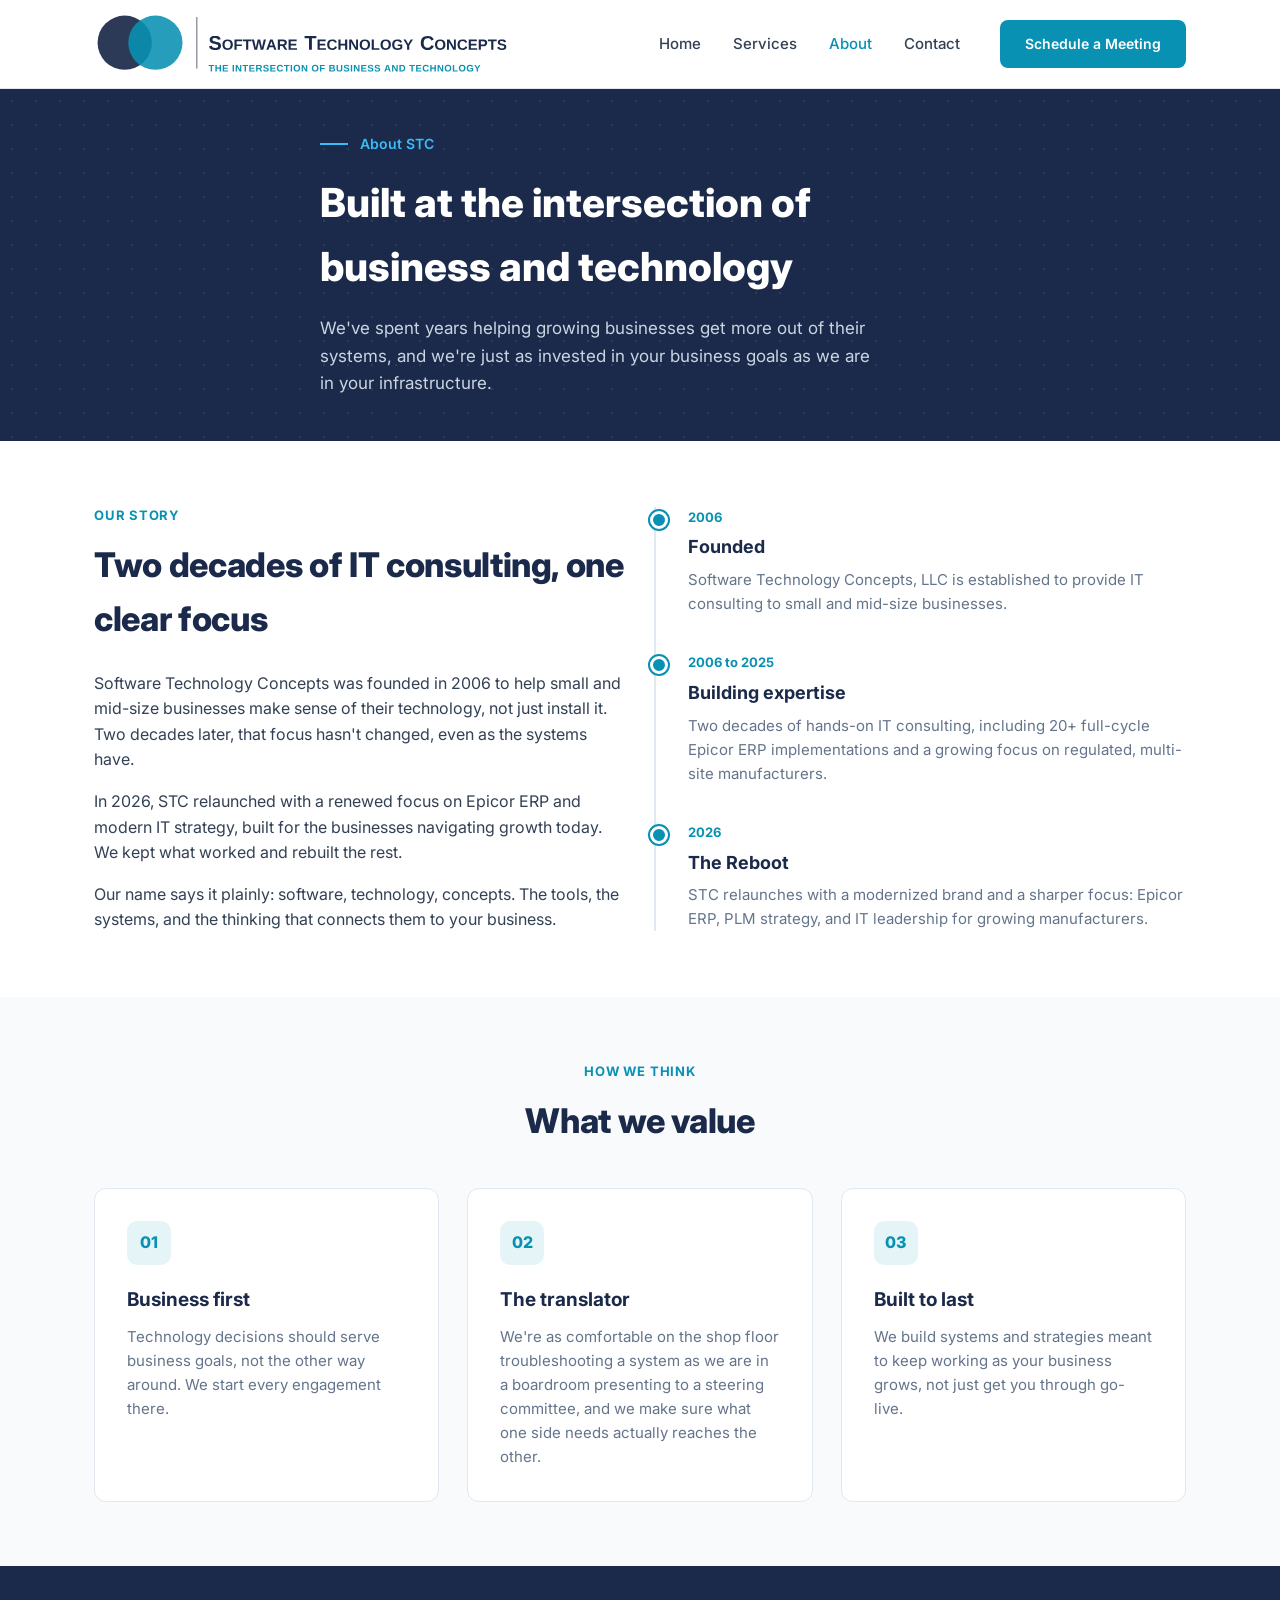
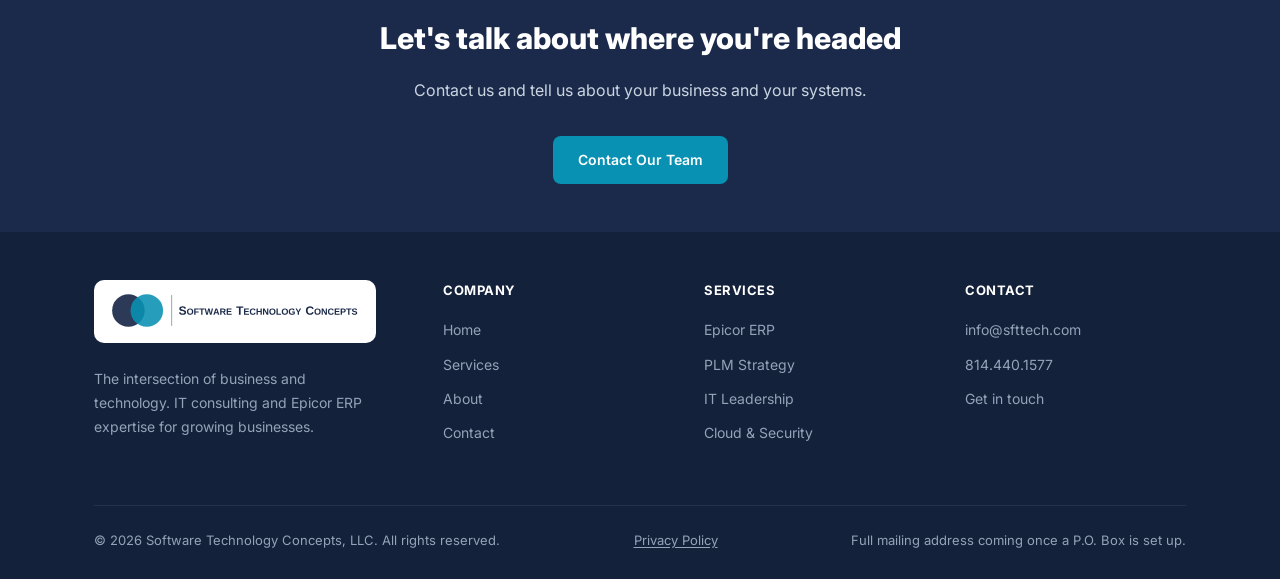
==== about.html @ c8076a92 "Add privacy policy, custom domain setup, SEO tags, image compression" ====
<!DOCTYPE html>
<html lang="en">
<head>
<meta charset="UTF-8">
<meta name="viewport" content="width=device-width, initial-scale=1.0">
<title>About | Software Technology Concepts</title>
<meta name="description" content="Software Technology Concepts is an IT consulting and Epicor ERP firm built at the intersection of business and technology.">
<meta property="og:type" content="website">
<meta property="og:title" content="About | Software Technology Concepts">
<meta property="og:description" content="Software Technology Concepts is an IT consulting and Epicor ERP firm built at the intersection of business and technology.">
<meta property="og:url" content="https://sfttech.com/about.html">
<meta property="og:image" content="https://sfttech.com/assets/img/hero-1.jpg">
<meta name="twitter:card" content="summary_large_image">
<meta name="twitter:title" content="About | Software Technology Concepts">
<meta name="twitter:description" content="Software Technology Concepts is an IT consulting and Epicor ERP firm built at the intersection of business and technology.">
<meta name="twitter:image" content="https://sfttech.com/assets/img/hero-1.jpg">
<link rel="icon" type="image/png" href="assets/img/favicon.png">
<link rel="preconnect" href="https://fonts.googleapis.com">
<link rel="preconnect" href="https://fonts.gstatic.com" crossorigin>
<link href="https://fonts.googleapis.com/css2?family=Inter:wght@400;500;600;700;800&display=swap" rel="stylesheet">
<link rel="stylesheet" href="assets/css/style.css?v=15">
</head>
<body>

<header class="site-header">
  <div class="container">
    <a href="index.html" class="logo-link">
      <img src="assets/img/logo.svg" alt="Software Technology Concepts">
    </a>
    <nav class="main-nav">
      <ul>
        <li><a href="index.html">Home</a></li>
        <li><a href="services.html">Services</a></li>
        <li><a href="about.html" class="active">About</a></li>
        <li><a href="contact.html">Contact</a></li>
      </ul>
      <a href="contact.html" class="btn btn-primary">Schedule a Meeting</a>
    </nav>
    <button class="nav-toggle" aria-label="Toggle menu">
      <span></span><span></span><span></span>
    </button>
  </div>
</header>

<section class="page-hero">
  <div class="container">
    <div class="eyebrow">About STC</div>
    <h1>Built at the intersection of business and technology</h1>
    <p>We've spent years helping growing businesses get more out of their systems, and we're just as invested in your business goals as we are in your infrastructure.</p>
  </div>
</section>

<section>
  <div class="container">
    <div class="grid grid-2" style="align-items:center;">
      <div>
        <div class="section-header" style="margin-bottom:24px;">
          <div class="eyebrow">Our story</div>
          <h2>Two decades of IT consulting, one clear focus</h2>
        </div>
        <p style="margin-bottom:16px;">Software Technology Concepts was founded in 2006 to help small and mid-size businesses make sense of their technology, not just install it. Two decades later, that focus hasn't changed, even as the systems have.</p>
        <p style="margin-bottom:16px;">In 2026, STC relaunched with a renewed focus on Epicor ERP and modern IT strategy, built for the businesses navigating growth today. We kept what worked and rebuilt the rest.</p>
        <p>Our name says it plainly: software, technology, concepts. The tools, the systems, and the thinking that connects them to your business.</p>
      </div>
      <div class="timeline">
        <div class="timeline-item">
          <div class="year">2006</div>
          <h3>Founded</h3>
          <p>Software Technology Concepts, LLC is established to provide IT consulting to small and mid-size businesses.</p>
        </div>
        <div class="timeline-item">
          <div class="year">2006 to 2025</div>
          <h3>Building expertise</h3>
          <p>Two decades of hands-on IT consulting, including 20+ full-cycle Epicor ERP implementations and a growing focus on regulated, multi-site manufacturers.</p>
        </div>
        <div class="timeline-item">
          <div class="year">2026</div>
          <h3>The Reboot</h3>
          <p>STC relaunches with a modernized brand and a sharper focus: Epicor ERP, PLM strategy, and IT leadership for growing manufacturers.</p>
        </div>
      </div>
    </div>
  </div>
</section>

<section class="section-alt">
  <div class="container">
    <div class="section-header centered" style="margin-left:auto;margin-right:auto;">
      <div class="eyebrow">How we think</div>
      <h2>What we value</h2>
    </div>
    <div class="grid grid-3">
      <div class="card">
        <div class="icon-dot">01</div>
        <h3>Business first</h3>
        <p>Technology decisions should serve business goals, not the other way around. We start every engagement there.</p>
      </div>
      <div class="card">
        <div class="icon-dot">02</div>
        <h3>The translator</h3>
        <p>We're as comfortable on the shop floor troubleshooting a system as we are in a boardroom presenting to a steering committee, and we make sure what one side needs actually reaches the other.</p>
      </div>
      <div class="card">
        <div class="icon-dot">03</div>
        <h3>Built to last</h3>
        <p>We build systems and strategies meant to keep working as your business grows, not just get you through go-live.</p>
      </div>
    </div>
  </div>
</section>

<div class="cta-band">
  <div class="container">
    <h2>Let's talk about where you're headed</h2>
    <p>Contact us and tell us about your business and your systems.</p>
    <div class="cta-row">
      <a href="contact.html" class="btn btn-primary">Contact Our Team</a>
    </div>
  </div>
</div>

<footer class="site-footer">
  <div class="container">
    <div class="footer-top">
      <div>
        <div class="footer-logo-badge">
          <img src="assets/img/logo-notagline.svg" alt="Software Technology Concepts">
        </div>
        <p>The intersection of business and technology. IT consulting and Epicor ERP expertise for growing businesses.</p>
      </div>
      <div class="footer-col">
        <h4>Company</h4>
        <ul>
          <li><a href="index.html">Home</a></li>
          <li><a href="services.html">Services</a></li>
          <li><a href="about.html">About</a></li>
          <li><a href="contact.html">Contact</a></li>
        </ul>
      </div>
      <div class="footer-col">
        <h4>Services</h4>
        <ul>
          <li><a href="services.html">Epicor ERP</a></li>
          <li><a href="services.html">PLM Strategy</a></li>
          <li><a href="services.html">IT Leadership</a></li>
          <li><a href="services.html">Cloud &amp; Security</a></li>
        </ul>
      </div>
      <div class="footer-col">
        <h4>Contact</h4>
        <ul>
          <li>info@sfttech.com</li>
          <li>814.440.1577</li>
          <li><a href="contact.html">Get in touch</a></li>
        </ul>
      </div>
    </div>
    <div class="footer-bottom">
      <span>&copy; 2026 Software Technology Concepts, LLC. All rights reserved.</span>
      <span><a href="privacy.html">Privacy Policy</a></span>
      <span>Full mailing address coming once a P.O. Box is set up.</span>
    </div>
  </div>
</footer>

<script src="assets/js/main.js"></script>
</body>
</html>
---- assets/css/style.css ----
:root {
  --navy: #1B2A4A;
  --navy-dark: #14213a;
  --teal: #0891B2;
  --teal-light: #38BDF8;
  --gray-50: #F8FAFC;
  --gray-100: #F1F5F9;
  --gray-200: #E2E8F0;
  --gray-500: #64748B;
  --gray-700: #334155;
  --white: #FFFFFF;
  --radius: 8px;
  --max-width: 1140px;
  --shadow: 0 1px 2px rgba(15, 23, 42, 0.06), 0 1px 3px rgba(15, 23, 42, 0.08);
}

* { box-sizing: border-box; margin: 0; padding: 0; }

html { scroll-behavior: smooth; }

body {
  font-family: 'Inter', -apple-system, BlinkMacSystemFont, 'Segoe UI', Helvetica, Arial, sans-serif;
  color: var(--gray-700);
  background: var(--white);
  line-height: 1.6;
  -webkit-font-smoothing: antialiased;
}

img { max-width: 100%; display: block; }
a { color: inherit; text-decoration: none; }
ul { list-style: none; }

.container {
  max-width: var(--max-width);
  margin: 0 auto;
  padding: 0 24px;
}

/* ---- Header ---- */
.site-header {
  position: sticky;
  top: 0;
  z-index: 50;
  background: var(--white);
  border-bottom: 1px solid var(--gray-200);
}

.site-header .container {
  display: flex;
  align-items: center;
  justify-content: space-between;
  height: 88px;
}

.logo-link img { height: 65px; width: auto; }

.main-nav { display: flex; align-items: center; gap: 40px; }

.main-nav ul { display: flex; gap: 32px; }

.main-nav a:not(.btn) {
  font-size: 15px;
  font-weight: 500;
  color: var(--gray-700);
  transition: color 0.15s ease;
}

.main-nav a:not(.btn):hover, .main-nav a.active { color: var(--teal); }

.btn {
  display: inline-block;
  font-weight: 600;
  font-size: 14px;
  padding: 12px 24px;
  border-radius: var(--radius);
  transition: all 0.15s ease;
  border: 1.5px solid transparent;
  cursor: pointer;
  white-space: nowrap;
}

.btn-primary { background: var(--teal); color: var(--white); }
.btn-primary:hover { background: #077390; }

.btn-outline-dark { border-color: var(--navy); color: var(--navy); background: transparent; }
.btn-outline-dark:hover { background: var(--navy); color: var(--white); }

.btn-outline-light { border-color: rgba(255,255,255,0.4); color: var(--white); background: transparent; }
.btn-outline-light:hover { background: rgba(255,255,255,0.1); border-color: var(--white); }

.nav-toggle {
  display: none;
  background: none;
  border: none;
  cursor: pointer;
  padding: 8px;
}
.nav-toggle span {
  display: block;
  width: 22px;
  height: 2px;
  background: var(--navy);
  margin: 4px 0;
}

/* ---- Hero ---- */
.hero {
  background-color: var(--navy);
  background-image: radial-gradient(circle, rgba(255,255,255,0.09) 1px, transparent 1px);
  background-size: 24px 24px;
  padding: 72px 0 64px;
  position: relative;
}

.hero .eyebrow {
  display: flex;
  align-items: center;
  gap: 12px;
  color: var(--teal-light);
  font-size: 14px;
  font-weight: 600;
  letter-spacing: 0.02em;
  margin-bottom: 20px;
}
.hero .eyebrow::before {
  content: "";
  display: block;
  width: 28px;
  height: 1.5px;
  background: var(--teal-light);
}

.hero h1 {
  font-size: 52px;
  line-height: 1.1;
  font-weight: 800;
  color: var(--white);
  max-width: 720px;
  margin-bottom: 24px;
  letter-spacing: -0.01em;
}
.hero h1 .accent { color: var(--teal-light); display: block; }

.hero p {
  font-size: 18px;
  color: #CBD5E1;
  max-width: 560px;
  margin-bottom: 36px;
}

.hero .cta-row { display: flex; gap: 16px; flex-wrap: wrap; }
.hero .btn { padding: 14px 28px; font-size: 15px; }

/* ---- Hero graphic + News box ---- */
.hero-grid {
  display: grid;
  grid-template-columns: 1fr 0.49fr;
  gap: 48px;
  align-items: center;
}
.hero-graphic { position: relative; }
.hero-graphic-stack {
  position: relative;
  width: 100%;
  height: 330px;
  border-radius: 14px;
  overflow: hidden;
  background-color: var(--navy-dark);
  box-shadow: 0 20px 48px rgba(15,23,42,0.35);
}
.hero-graphic-img {
  position: absolute;
  inset: 0;
  background-color: var(--navy-dark);
  background-size: cover;
  background-position: center;
  opacity: 0;
  transition: opacity 0.8s ease;
}
.hero-graphic-img.active { opacity: 1; }
@media (prefers-reduced-motion: reduce) {
  .hero-graphic-img { transition: none; }
}
.news-box {
  position: absolute;
  left: -24px;
  bottom: -24px;
  width: 270px;
  background: var(--navy-dark);
  border: 1.5px solid rgba(255,255,255,0.4);
  border-radius: 11px;
  padding: 20px 22px;
  box-shadow: 0 12px 32px rgba(15,23,42,0.4);
}
.news-label {
  display: inline-block;
  font-size: 10px;
  font-weight: 700;
  letter-spacing: 0.07em;
  text-transform: uppercase;
  color: var(--teal-light);
  border: 1px solid var(--teal-light);
  border-radius: 999px;
  padding: 3px 10px;
  margin-bottom: 11px;
}
.news-rotator { position: relative; min-height: 56px; }
.news-item {
  position: absolute;
  inset: 0;
  color: var(--white);
  font-size: 14px;
  font-weight: 600;
  line-height: 1.45;
  opacity: 0;
  transition: opacity 0.5s ease;
}
.news-item.active { opacity: 1; }
@media (prefers-reduced-motion: reduce) {
  .news-item { transition: none; }
}
@media (max-width: 900px) {
  .hero-grid { grid-template-columns: 1fr; gap: 40px; }
  .hero-graphic-stack { height: 240px; }
  .news-box { left: 0; bottom: -20px; width: calc(100% - 40px); }
}

/* ---- Sections ---- */
section { padding: 64px 0; }
.section-alt { background: var(--gray-50); }

.section-header { max-width: 640px; margin-bottom: 40px; }
.section-header .eyebrow {
  color: var(--teal);
  font-weight: 700;
  font-size: 13px;
  letter-spacing: 0.06em;
  text-transform: uppercase;
  margin-bottom: 12px;
}
.section-header h2 {
  font-size: 34px;
  font-weight: 800;
  color: var(--navy);
  letter-spacing: -0.01em;
}
.section-header p { margin-top: 16px; font-size: 17px; color: var(--gray-500); }
.section-header.centered { margin-left: auto; margin-right: auto; text-align: center; }

/* ---- Cards / Grid ---- */
.grid { display: grid; gap: 28px; }
.grid-3 { grid-template-columns: repeat(3, 1fr); }
.grid-2 { grid-template-columns: repeat(2, 1fr); }

.card {
  background: var(--white);
  border: 1px solid var(--gray-200);
  border-radius: 12px;
  padding: 32px;
  transition: box-shadow 0.15s ease, transform 0.15s ease;
}
.card:hover { box-shadow: var(--shadow); transform: translateY(-2px); }

.card .icon-dot {
  width: 44px;
  height: 44px;
  border-radius: 10px;
  background: rgba(8,145,178,0.1);
  display: flex;
  align-items: center;
  justify-content: center;
  color: var(--teal);
  font-weight: 800;
  font-size: 16px;
  margin-bottom: 20px;
}

.card h3 { font-size: 19px; font-weight: 700; color: var(--navy); margin-bottom: 10px; }
.card p { font-size: 15px; color: var(--gray-500); }

/* ---- Stats ---- */
.stats { display: flex; gap: 48px; flex-wrap: wrap; }
.stat .num { font-size: 36px; font-weight: 800; color: var(--navy); }
.stat .label { font-size: 14px; color: var(--gray-500); margin-top: 4px; }

/* ---- CTA band ---- */
.cta-band {
  background: var(--navy);
  padding: 48px 0;
  text-align: center;
}
.cta-band h2 { color: var(--white); font-size: 30px; font-weight: 800; margin-bottom: 16px; }
.cta-band p { color: #CBD5E1; font-size: 16px; margin-bottom: 32px; }
.cta-band .cta-row { display: flex; gap: 16px; justify-content: center; flex-wrap: wrap; }

/* ---- Footer ---- */
.site-footer { background: var(--navy-dark); color: #94A3B8; padding: 48px 0 28px; }
.footer-top {
  display: grid;
  grid-template-columns: 1.4fr 1fr 1fr 1fr;
  gap: 40px;
  padding-bottom: 48px;
  border-bottom: 1px solid rgba(255,255,255,0.08);
}
.footer-logo-badge {
  display: inline-block;
  background: var(--white);
  padding: 12px 16px;
  border-radius: 10px;
  margin-bottom: 16px;
}
.footer-logo-badge img { height: 39px; display: block; }
.footer-top p { font-size: 14px; line-height: 1.7; max-width: 280px; }
.footer-col h4 { color: var(--white); font-size: 13px; font-weight: 700; letter-spacing: 0.04em; text-transform: uppercase; margin-bottom: 18px; }
.footer-col li { margin-bottom: 12px; font-size: 14px; }
.footer-col a:hover { color: var(--white); }
.footer-bottom { padding-top: 24px; font-size: 13px; display: flex; justify-content: space-between; flex-wrap: wrap; gap: 12px; }
.footer-bottom a { text-decoration: underline; text-underline-offset: 2px; }
.footer-bottom a:hover { color: var(--white); }

/* ---- Page hero (inner pages) ---- */
.page-hero {
  background-color: var(--navy);
  background-image: radial-gradient(circle, rgba(255,255,255,0.09) 1px, transparent 1px);
  background-size: 24px 24px;
  padding: 44px 0;
  min-height: 220px;
  display: flex;
  align-items: center;
}
.page-hero .eyebrow {
  color: var(--teal-light); font-size: 14px; font-weight: 600; margin-bottom: 16px;
  display: flex; align-items: center; gap: 12px;
}
.page-hero .eyebrow::before { content: ""; display: block; width: 28px; height: 1.5px; background: var(--teal-light); }
.page-hero h1 { color: var(--white); font-size: 40px; font-weight: 800; max-width: 640px; }
.page-hero p { color: #CBD5E1; font-size: 17px; margin-top: 16px; max-width: 560px; }

/* ---- Booking page ---- */
.booking-section { padding: 40px 0 64px; }
.booking-frame {
  width: 100%;
  max-width: var(--max-width);
  margin: 0 auto;
  padding: 0 24px;
}
.booking-frame iframe {
  width: 100%;
  height: 900px;
  border: 0;
  display: block;
}
@media (max-width: 720px) {
  .booking-frame iframe { height: 1100px; }
}

/* ---- Forms ---- */
.form-grid { display: grid; grid-template-columns: 1fr 1fr; gap: 20px; }
.form-field { display: flex; flex-direction: column; gap: 8px; margin-bottom: 20px; }
.form-field.full { grid-column: 1 / -1; }
.form-field label { font-size: 14px; font-weight: 600; color: var(--navy); }
.form-field input, .form-field textarea {
  border: 1.5px solid var(--gray-200);
  border-radius: var(--radius);
  padding: 12px 14px;
  font-size: 15px;
  font-family: inherit;
  color: var(--gray-700);
}
.form-field input:focus, .form-field textarea:focus {
  outline: none;
  border-color: var(--teal);
}
.form-note { font-size: 13px; color: var(--gray-500); margin-top: 8px; }

/* ---- Multiselect ---- */
.multiselect { position: relative; }
.multiselect-trigger {
  width: 100%;
  display: flex;
  align-items: center;
  justify-content: space-between;
  border: 1.5px solid var(--gray-200);
  border-radius: var(--radius);
  padding: 12px 14px;
  font-size: 15px;
  font-family: inherit;
  color: var(--gray-500);
  background: var(--white);
  cursor: pointer;
  text-align: left;
}
.multiselect-trigger:focus { outline: none; border-color: var(--teal); }
.multiselect.open .multiselect-trigger { border-color: var(--teal); }
.multiselect-trigger.has-selection { color: var(--gray-700); }
.multiselect-placeholder {
  overflow: hidden;
  text-overflow: ellipsis;
  white-space: nowrap;
}
.multiselect-caret {
  width: 18px;
  height: 18px;
  flex-shrink: 0;
  margin-left: 8px;
  color: var(--gray-500);
  transition: transform 0.15s ease;
}
.multiselect.open .multiselect-caret { transform: rotate(180deg); }
.multiselect-panel {
  display: none;
  position: absolute;
  top: calc(100% + 6px);
  left: 0;
  right: 0;
  background: var(--white);
  border: 1.5px solid var(--gray-200);
  border-radius: var(--radius);
  box-shadow: var(--shadow);
  padding: 8px;
  max-height: 280px;
  overflow-y: auto;
  z-index: 20;
}
.multiselect.open .multiselect-panel { display: block; }
.multiselect-option {
  display: flex;
  align-items: center;
  gap: 10px;
  padding: 10px;
  border-radius: 6px;
  font-size: 14px;
  color: var(--gray-700);
  cursor: pointer;
}
.multiselect-option:hover { background: var(--gray-50); }
.multiselect-option input {
  accent-color: var(--teal);
  width: 16px;
  height: 16px;
  flex-shrink: 0;
}

.contact-side { display: flex; flex-direction: column; gap: 16px; }
.contact-info-card {
  background: var(--gray-50);
  border: 1px solid var(--gray-200);
  border-radius: 12px;
  padding: 22px;
}
.contact-info-card .item-row { display: flex; gap: 20px; margin-bottom: 14px; }
.contact-info-card .item-row .item { margin-bottom: 0; flex: 1; min-width: 0; }
.contact-info-card .item { display: flex; gap: 14px; margin-bottom: 14px; }
.contact-info-card .item:last-child { margin-bottom: 0; }
.contact-info-card .item .label { font-size: 13px; font-weight: 700; color: var(--teal); text-transform: uppercase; letter-spacing: 0.04em; margin-bottom: 4px; }
.contact-info-card .item .value { font-size: 15px; color: var(--navy); font-weight: 500; }
.map-embed {
  margin-top: 14px;
  border-radius: 8px;
  overflow: hidden;
  border: 1px solid var(--gray-200);
}
.map-embed iframe {
  width: 100%;
  height: 130px;
  border: 0;
  display: block;
}

.booking-cta-card {
  background: linear-gradient(135deg, var(--navy), var(--navy-dark));
  border-radius: 12px;
  padding: 22px;
}
.booking-cta-card .label {
  font-size: 13px;
  font-weight: 700;
  color: var(--teal-light);
  text-transform: uppercase;
  letter-spacing: 0.04em;
  margin-bottom: 6px;
}
.booking-cta-card h3 { color: var(--white); font-size: 18px; font-weight: 800; margin-bottom: 6px; }
.booking-cta-card p { color: rgba(255,255,255,0.75); font-size: 14px; line-height: 1.5; margin-bottom: 14px; }

/* ---- Timeline (about) ---- */
.timeline { border-left: 2px solid var(--gray-200); padding-left: 32px; display: flex; flex-direction: column; gap: 36px; }
.timeline-item { position: relative; }
.timeline-item::before {
  content: "";
  position: absolute;
  left: -38px;
  top: 4px;
  width: 12px;
  height: 12px;
  border-radius: 50%;
  background: var(--teal);
  border: 3px solid var(--white);
  box-shadow: 0 0 0 2px var(--teal);
}
.timeline-item .year { font-size: 13px; font-weight: 700; color: var(--teal); margin-bottom: 6px; }
.timeline-item h3 { font-size: 18px; font-weight: 700; color: var(--navy); margin-bottom: 6px; }
.timeline-item p { font-size: 15px; color: var(--gray-500); }

@media (max-width: 900px) {
  .hero h1 { font-size: 38px; }
  .grid-3 { grid-template-columns: 1fr 1fr; }
  .footer-top { grid-template-columns: 1fr 1fr; }
  .form-grid { grid-template-columns: 1fr; }
}

@media (max-width: 1024px) {
  .site-header .container { height: 59px; }
  .logo-link img { height: 37px; width: auto; }
  .main-nav ul, .main-nav .btn { display: none; }
  .nav-toggle { display: block; }
  .main-nav.open ul {
    display: flex;
    flex-direction: column;
    position: absolute;
    top: 59px;
    left: 0;
    right: 0;
    background: var(--white);
    padding: 24px;
    gap: 20px;
    border-bottom: 1px solid var(--gray-200);
  }
  .main-nav.open .btn { display: inline-block; margin: 16px 24px 0; }
}

@media (max-width: 480px) {
  .contact-info-card .item-row { flex-direction: column; gap: 24px; }
}

@media (max-width: 720px) {
  .grid-3, .grid-2 { grid-template-columns: 1fr; }
  .footer-top { grid-template-columns: 1fr; }
  .stats { gap: 28px; }
  .hero h1 { font-size: 32px; }
  .page-hero h1 { font-size: 30px; }
}
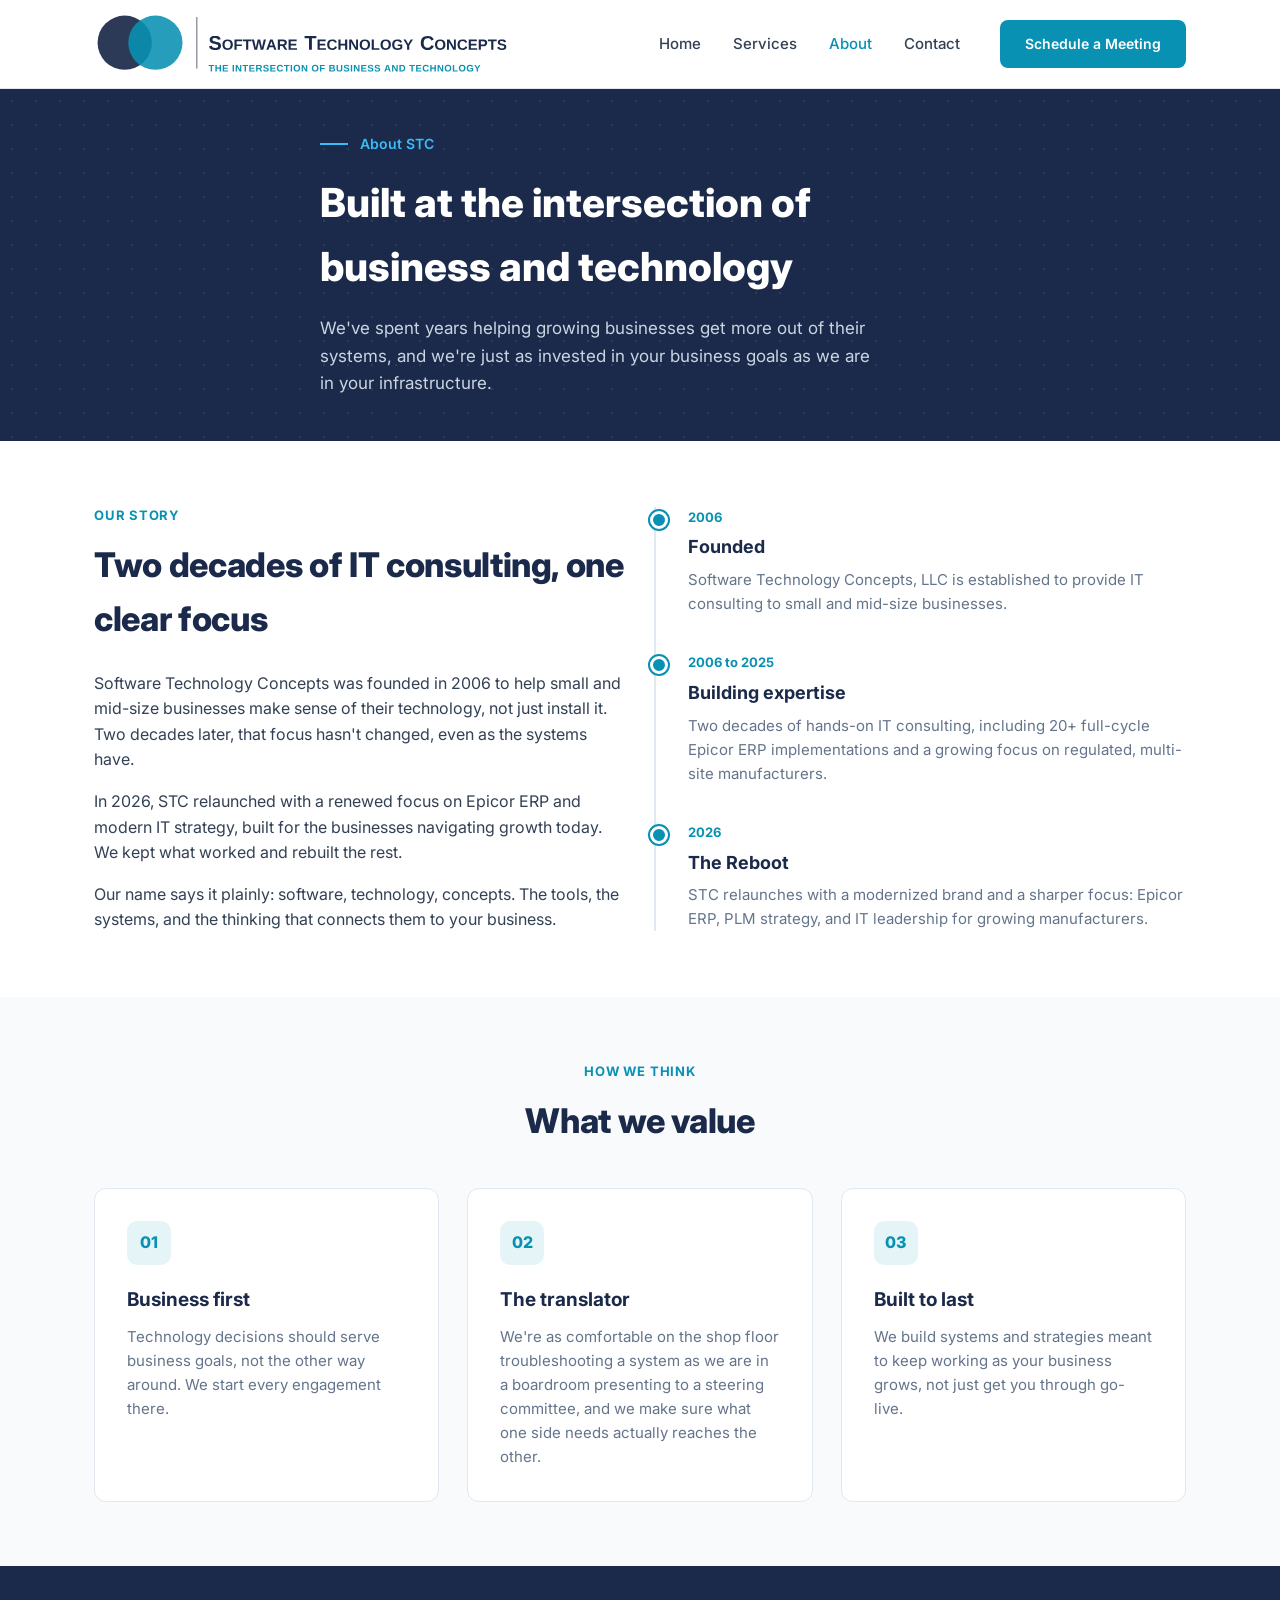
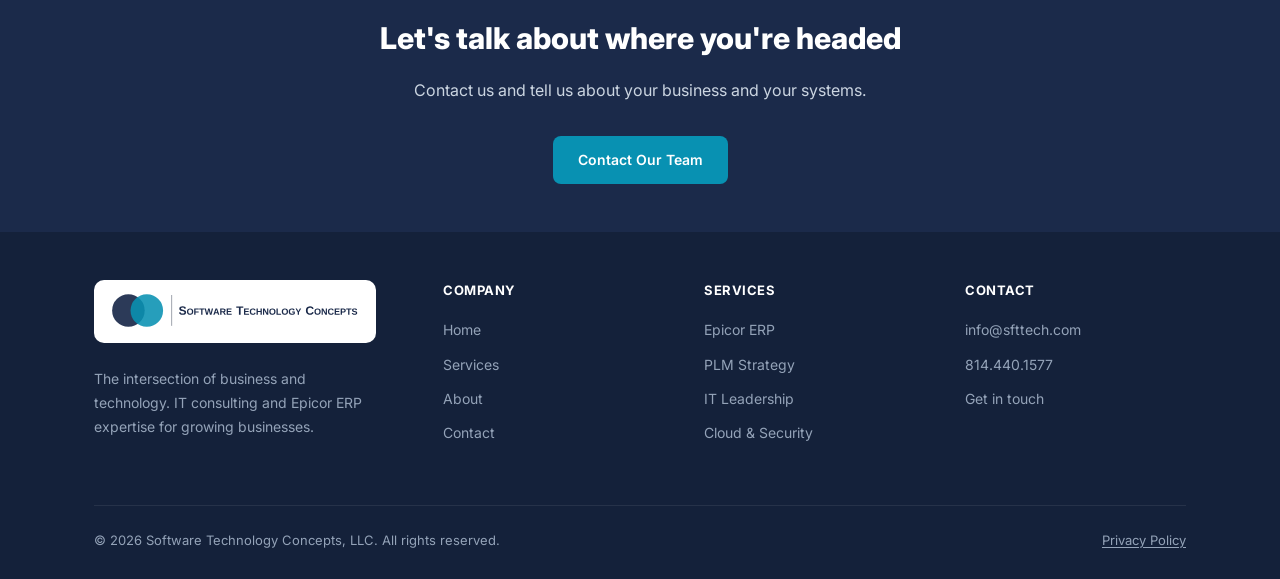
==== commit 395a2857: "Review fixes: mobile menu, booking CTA, phone field, favicon, copy, links, lazy hero, structured dat" ====
--- a/about.html
+++ b/about.html
@@ -14,11 +14,14 @@
 <meta name="twitter:title" content="About | Software Technology Concepts">
 <meta name="twitter:description" content="Software Technology Concepts is an IT consulting and Epicor ERP firm built at the intersection of business and technology.">
 <meta name="twitter:image" content="https://sfttech.com/assets/img/hero-1.jpg">
-<link rel="icon" type="image/png" href="assets/img/favicon.png">
+<link rel="canonical" href="https://sfttech.com/about.html">
+<link rel="icon" type="image/svg+xml" href="assets/img/icon.svg">
+<link rel="icon" type="image/png" sizes="48x48" href="assets/img/favicon.png">
+<link rel="apple-touch-icon" sizes="180x180" href="assets/img/apple-touch-icon.png">
 <link rel="preconnect" href="https://fonts.googleapis.com">
 <link rel="preconnect" href="https://fonts.gstatic.com" crossorigin>
 <link href="https://fonts.googleapis.com/css2?family=Inter:wght@400;500;600;700;800&display=swap" rel="stylesheet">
-<link rel="stylesheet" href="assets/css/style.css?v=15">
+<link rel="stylesheet" href="assets/css/style.css?v=16">
 </head>
 <body>
 
@@ -27,16 +30,16 @@
     <a href="index.html" class="logo-link">
       <img src="assets/img/logo.svg" alt="Software Technology Concepts">
     </a>
-    <nav class="main-nav">
+    <nav class="main-nav" id="main-nav">
       <ul>
         <li><a href="index.html">Home</a></li>
         <li><a href="services.html">Services</a></li>
         <li><a href="about.html" class="active">About</a></li>
         <li><a href="contact.html">Contact</a></li>
       </ul>
-      <a href="contact.html" class="btn btn-primary">Schedule a Meeting</a>
+      <a href="booking.html" class="btn btn-primary">Schedule a Meeting</a>
     </nav>
-    <button class="nav-toggle" aria-label="Toggle menu">
+    <button class="nav-toggle" aria-label="Toggle menu" aria-expanded="false" aria-controls="main-nav">
       <span></span><span></span><span></span>
     </button>
   </div>
@@ -140,17 +143,17 @@
       <div class="footer-col">
         <h4>Services</h4>
         <ul>
-          <li><a href="services.html">Epicor ERP</a></li>
-          <li><a href="services.html">PLM Strategy</a></li>
-          <li><a href="services.html">IT Leadership</a></li>
-          <li><a href="services.html">Cloud &amp; Security</a></li>
+          <li><a href="services.html#epicor-erp">Epicor ERP</a></li>
+          <li><a href="services.html#plm-strategy">PLM Strategy</a></li>
+          <li><a href="services.html#it-leadership">IT Leadership</a></li>
+          <li><a href="services.html#cloud-security">Cloud &amp; Security</a></li>
         </ul>
       </div>
       <div class="footer-col">
         <h4>Contact</h4>
         <ul>
-          <li>info@sfttech.com</li>
-          <li>814.440.1577</li>
+          <li><a href="mailto:info@sfttech.com">info@sfttech.com</a></li>
+          <li><a href="tel:+18144401577">814.440.1577</a></li>
           <li><a href="contact.html">Get in touch</a></li>
         </ul>
       </div>
@@ -158,7 +161,6 @@
     <div class="footer-bottom">
       <span>&copy; 2026 Software Technology Concepts, LLC. All rights reserved.</span>
       <span><a href="privacy.html">Privacy Policy</a></span>
-      <span>Full mailing address coming once a P.O. Box is set up.</span>
     </div>
   </div>
 </footer>
--- a/assets/css/style.css
+++ b/assets/css/style.css
@@ -17,6 +17,7 @@
 * { box-sizing: border-box; margin: 0; padding: 0; }
 
 html { scroll-behavior: smooth; }
+[id] { scroll-margin-top: 100px; }
 
 body {
   font-family: 'Inter', -apple-system, BlinkMacSystemFont, 'Segoe UI', Helvetica, Arial, sans-serif;
@@ -454,6 +455,7 @@
 .contact-info-card .item:last-child { margin-bottom: 0; }
 .contact-info-card .item .label { font-size: 13px; font-weight: 700; color: var(--teal); text-transform: uppercase; letter-spacing: 0.04em; margin-bottom: 4px; }
 .contact-info-card .item .value { font-size: 15px; color: var(--navy); font-weight: 500; }
+.contact-info-card .item .value a:hover, .footer-col a:hover { text-decoration: underline; text-underline-offset: 2px; }
 .map-embed {
   margin-top: 14px;
   border-radius: 8px;
@@ -512,21 +514,26 @@
 @media (max-width: 1024px) {
   .site-header .container { height: 59px; }
   .logo-link img { height: 37px; width: auto; }
-  .main-nav ul, .main-nav .btn { display: none; }
   .nav-toggle { display: block; }
-  .main-nav.open ul {
+  /* On small screens the whole nav becomes a dropdown panel under the header. */
+  .main-nav { display: none; }
+  .main-nav.open {
     display: flex;
     flex-direction: column;
+    align-items: stretch;
+    gap: 0;
     position: absolute;
     top: 59px;
     left: 0;
     right: 0;
     background: var(--white);
-    padding: 24px;
-    gap: 20px;
+    padding: 8px 24px 24px;
     border-bottom: 1px solid var(--gray-200);
+    box-shadow: 0 12px 24px rgba(15,23,42,0.08);
   }
-  .main-nav.open .btn { display: inline-block; margin: 16px 24px 0; }
+  .main-nav.open ul { display: flex; flex-direction: column; gap: 0; }
+  .main-nav.open li a:not(.btn) { display: block; padding: 14px 0; border-bottom: 1px solid var(--gray-100); font-size: 16px; }
+  .main-nav.open .btn { display: block; text-align: center; margin-top: 20px; }
 }
 
 @media (max-width: 480px) {
@@ -540,3 +547,5 @@
   .hero h1 { font-size: 32px; }
   .page-hero h1 { font-size: 30px; }
 }
+
+.form-field label .optional { font-weight: 400; color: var(--gray-500); }
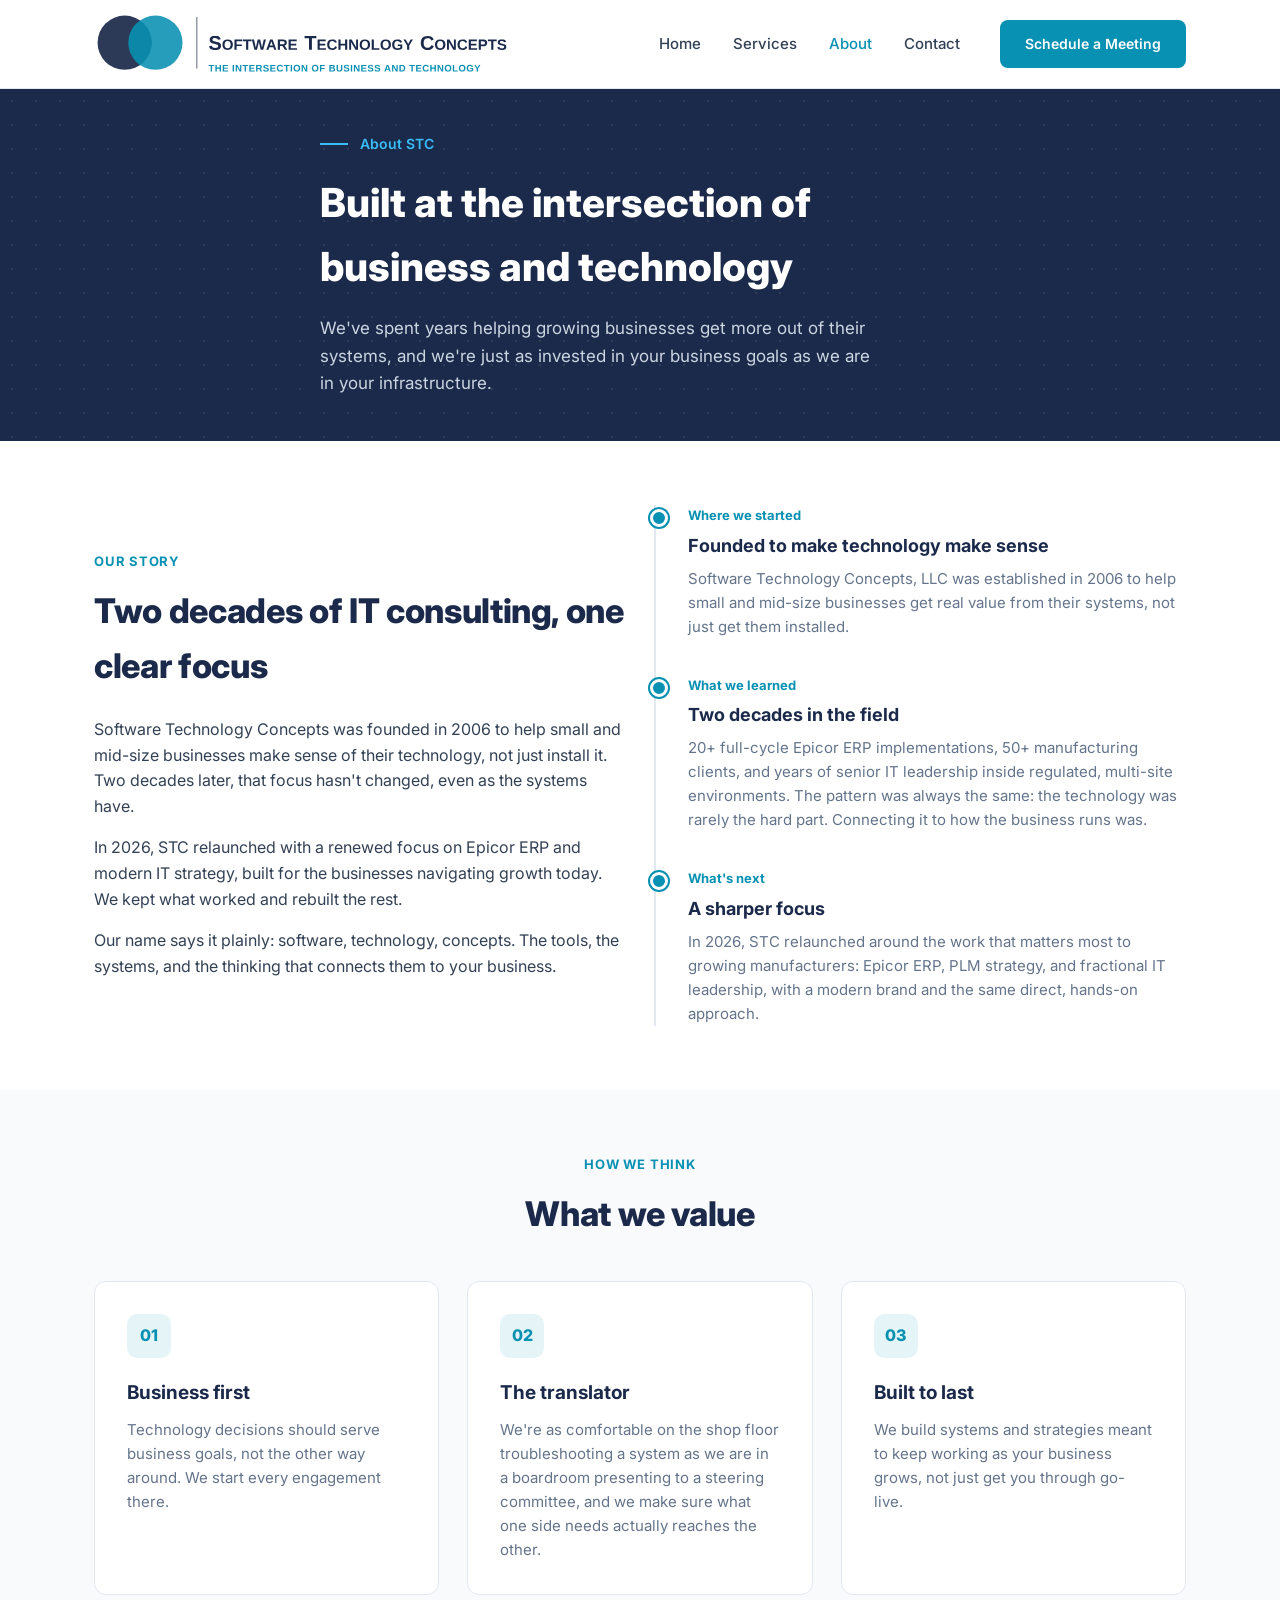
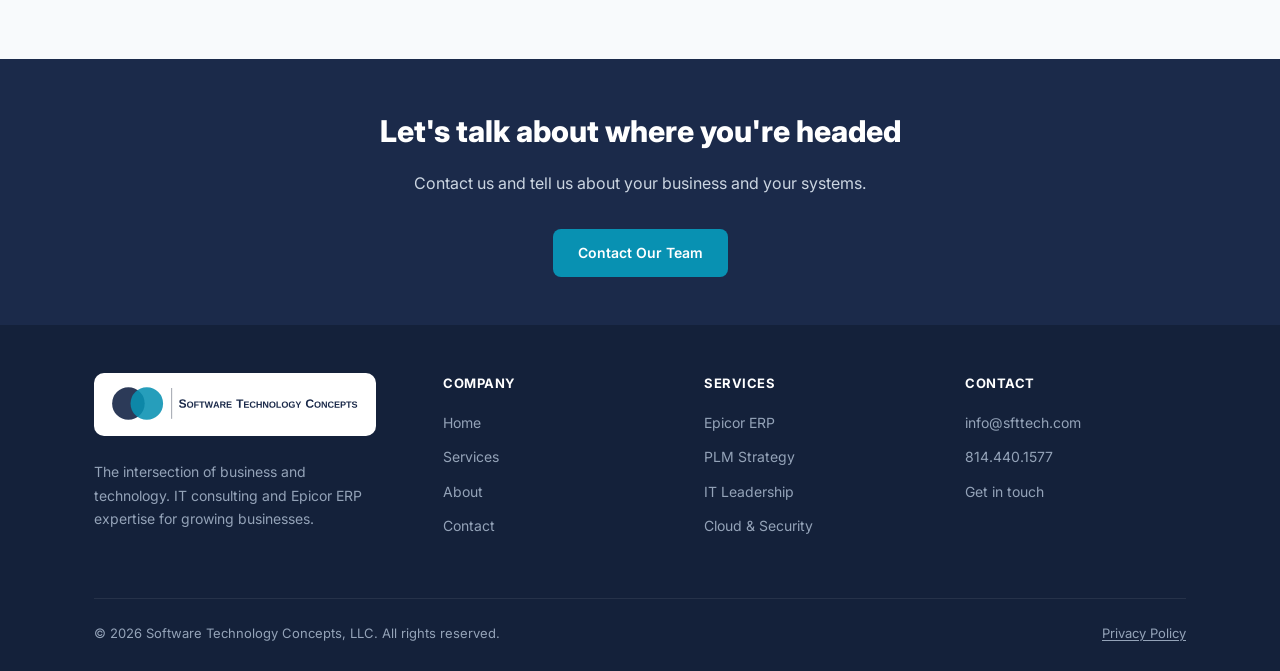
==== commit 8fd73064: "About: three-phase story instead of dated timeline; Contact: availability promise instead of hours" ====
--- a/about.html
+++ b/about.html
@@ -67,19 +67,19 @@
       </div>
       <div class="timeline">
         <div class="timeline-item">
-          <div class="year">2006</div>
-          <h3>Founded</h3>
-          <p>Software Technology Concepts, LLC is established to provide IT consulting to small and mid-size businesses.</p>
+          <div class="year">Where we started</div>
+          <h3>Founded to make technology make sense</h3>
+          <p>Software Technology Concepts, LLC was established in 2006 to help small and mid-size businesses get real value from their systems, not just get them installed.</p>
         </div>
         <div class="timeline-item">
-          <div class="year">2006 to 2025</div>
-          <h3>Building expertise</h3>
-          <p>Two decades of hands-on IT consulting, including 20+ full-cycle Epicor ERP implementations and a growing focus on regulated, multi-site manufacturers.</p>
+          <div class="year">What we learned</div>
+          <h3>Two decades in the field</h3>
+          <p>20+ full-cycle Epicor ERP implementations, 50+ manufacturing clients, and years of senior IT leadership inside regulated, multi-site environments. The pattern was always the same: the technology was rarely the hard part. Connecting it to how the business runs was.</p>
         </div>
         <div class="timeline-item">
-          <div class="year">2026</div>
-          <h3>The Reboot</h3>
-          <p>STC relaunches with a modernized brand and a sharper focus: Epicor ERP, PLM strategy, and IT leadership for growing manufacturers.</p>
+          <div class="year">What's next</div>
+          <h3>A sharper focus</h3>
+          <p>In 2026, STC relaunched around the work that matters most to growing manufacturers: Epicor ERP, PLM strategy, and fractional IT leadership, with a modern brand and the same direct, hands-on approach.</p>
         </div>
       </div>
     </div>
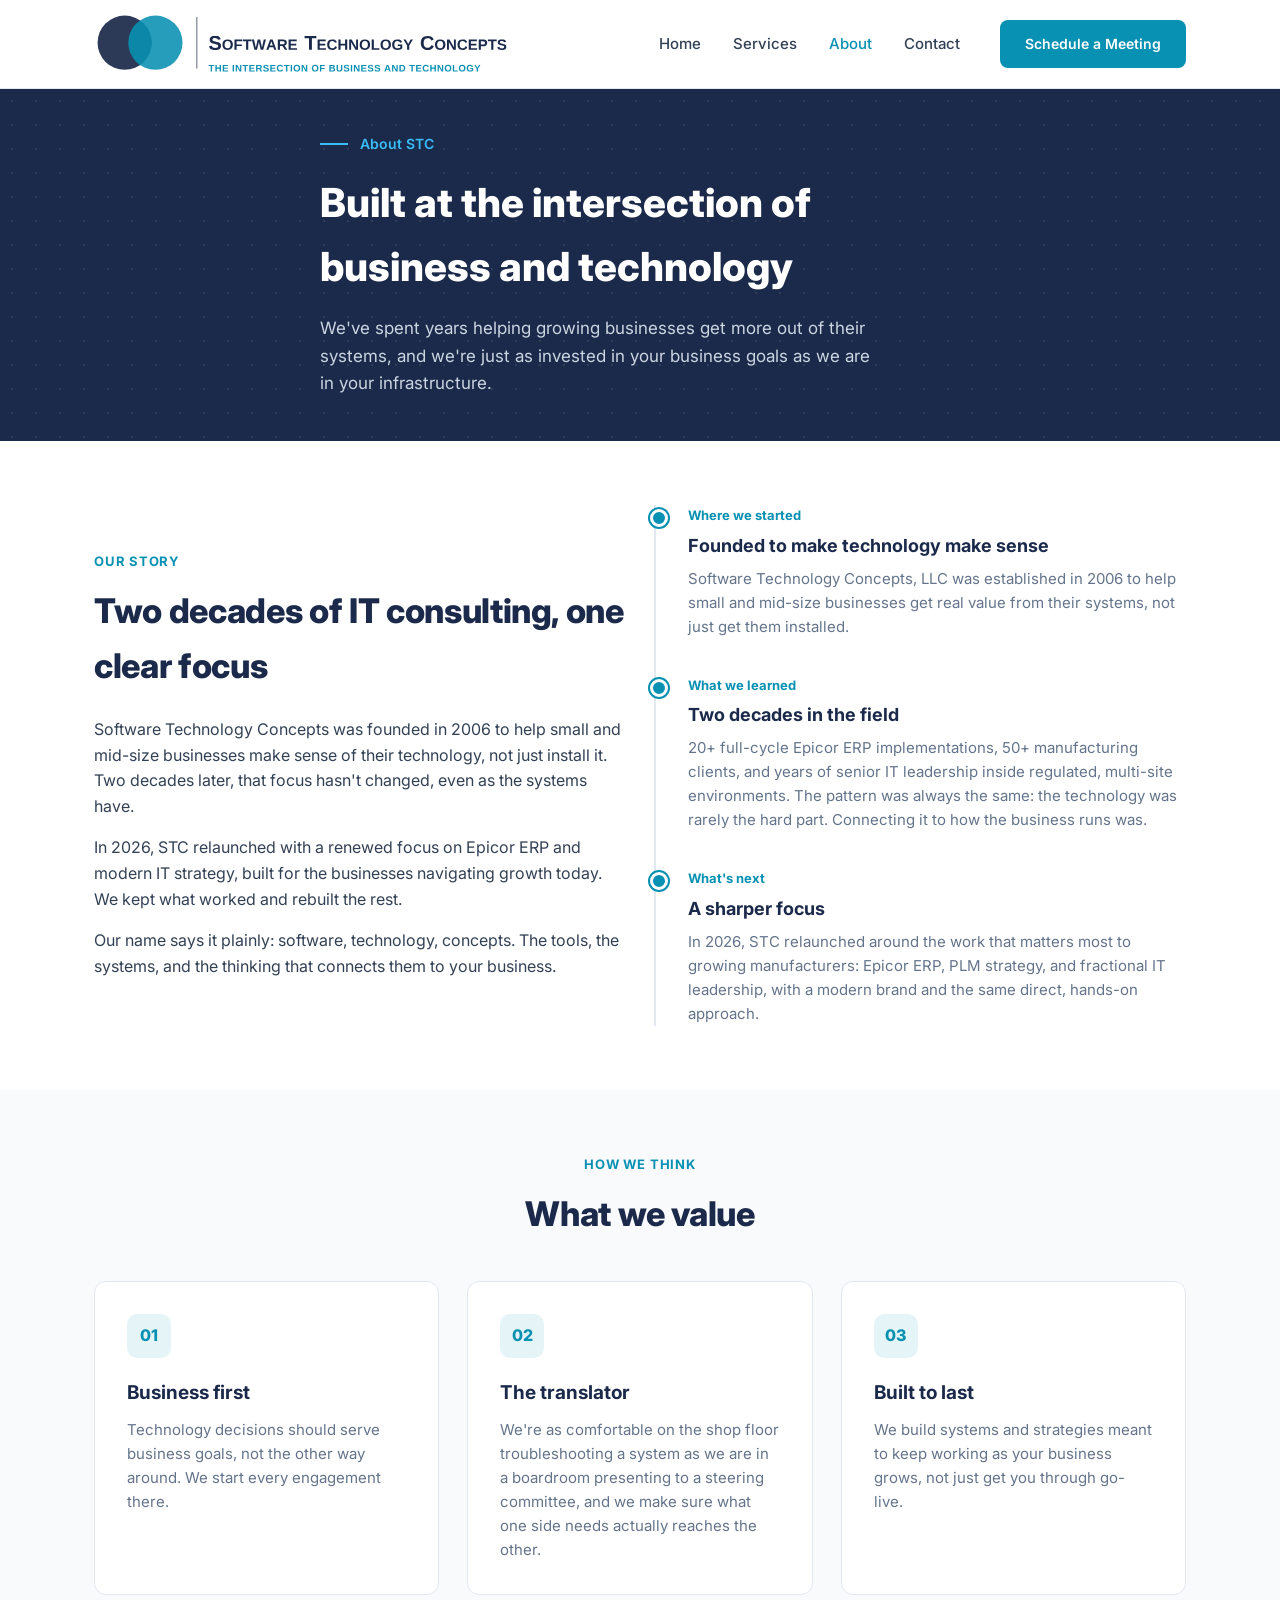
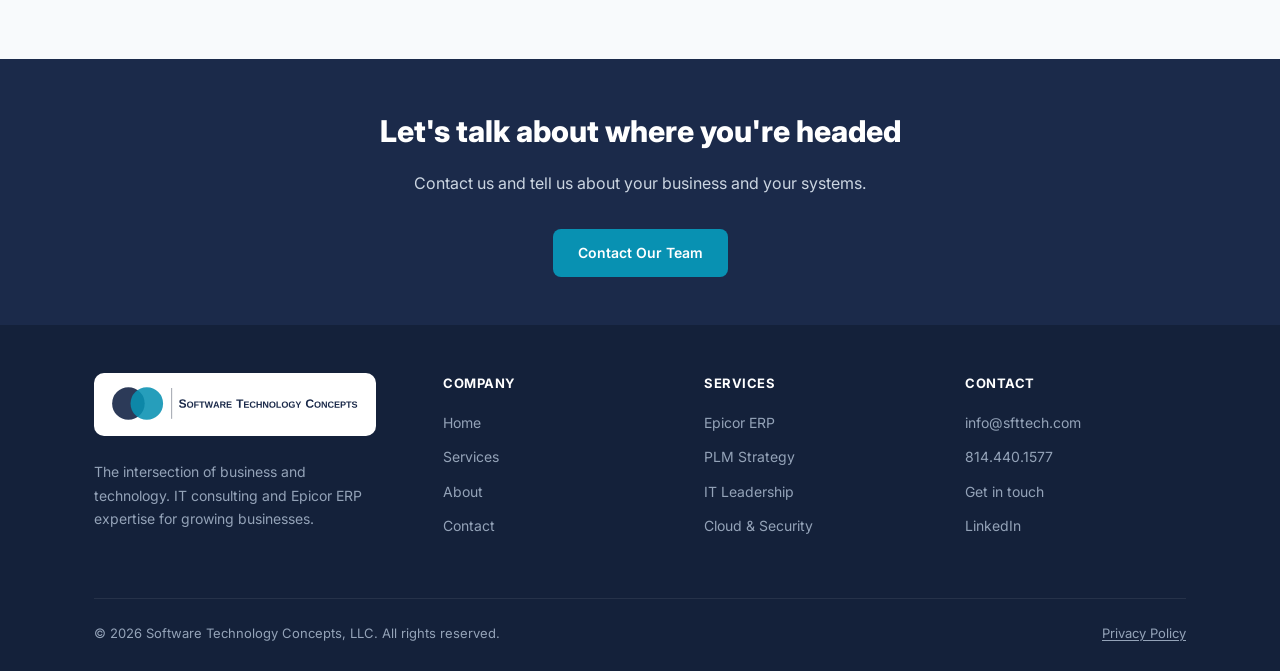
==== commit 1ddfb731: "Add LinkedIn link to footer and structured data" ====
--- a/about.html
+++ b/about.html
@@ -155,6 +155,7 @@
           <li><a href="mailto:info@sfttech.com">info@sfttech.com</a></li>
           <li><a href="tel:+18144401577">814.440.1577</a></li>
           <li><a href="contact.html">Get in touch</a></li>
+          <li><a href="https://www.linkedin.com/company/sfttech" target="_blank" rel="noopener">LinkedIn</a></li>
         </ul>
       </div>
     </div>
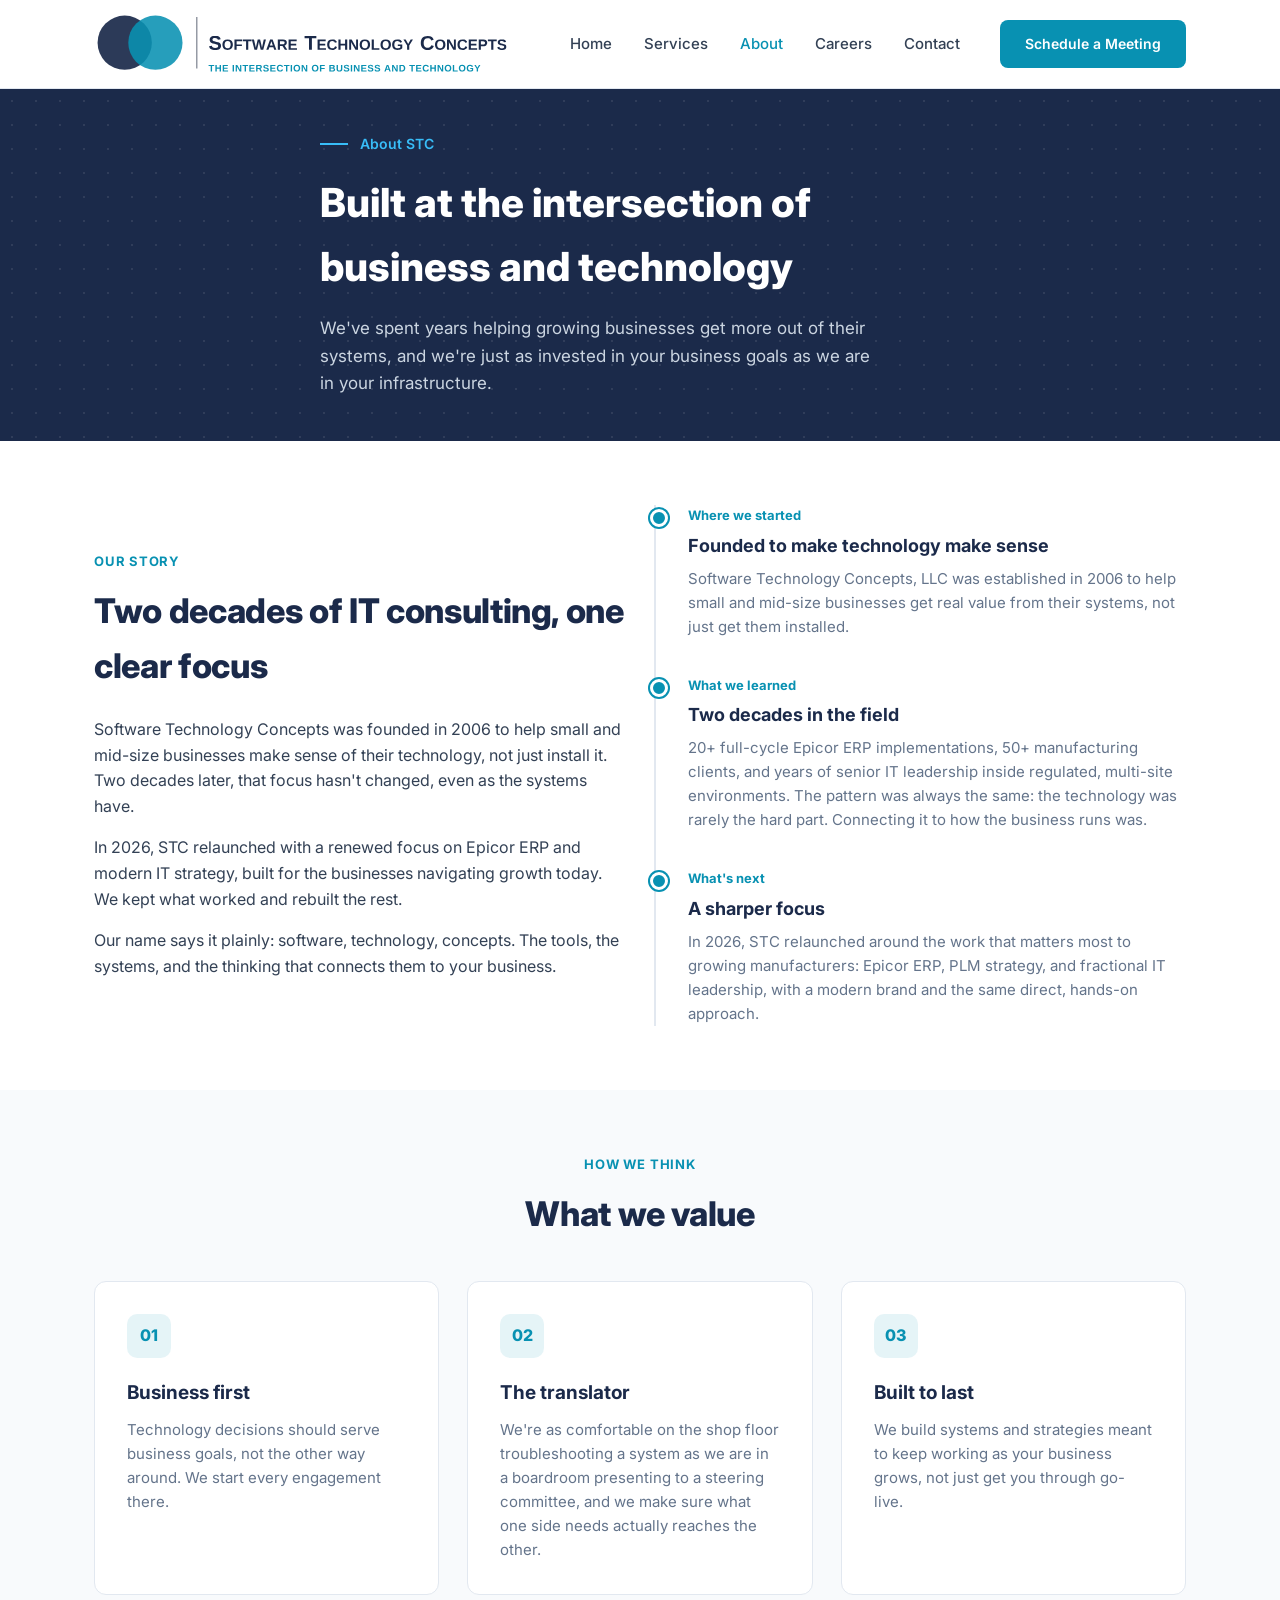
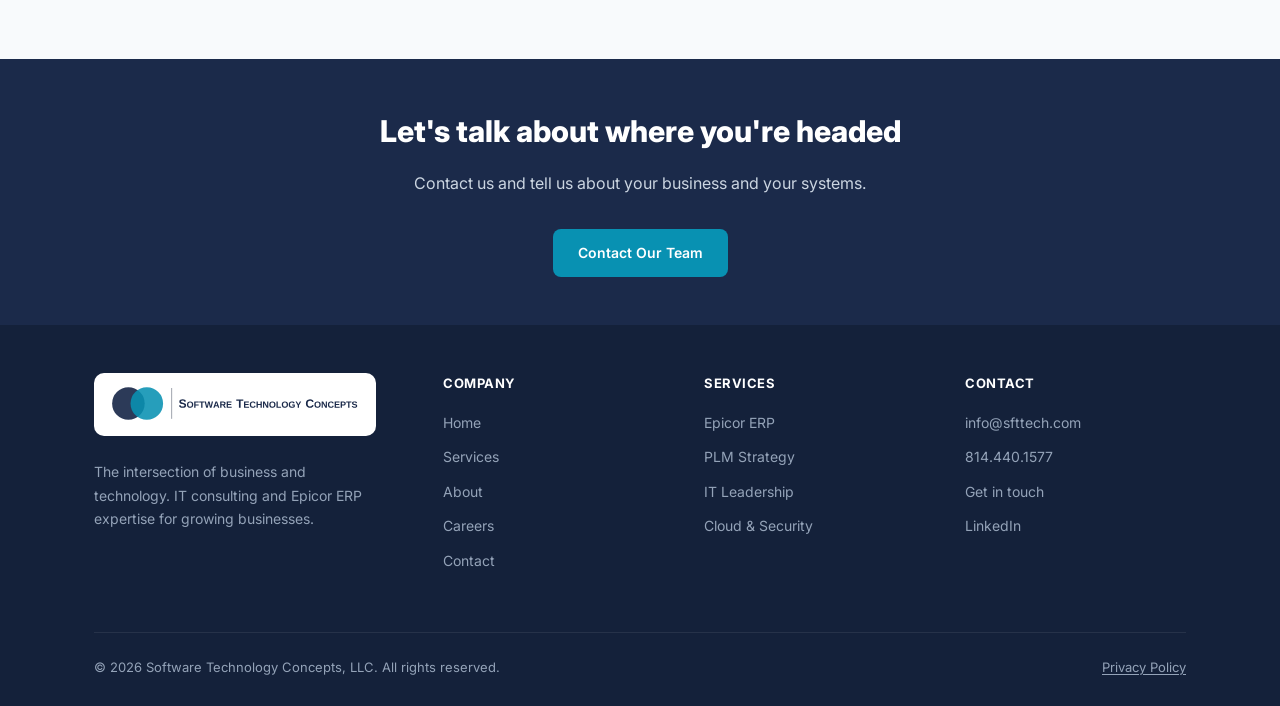
==== commit 77915a6e: "Add careers page with application form Adds a careers.html landing page (culture section, open posit" ====
--- a/about.html
+++ b/about.html
@@ -2,6 +2,16 @@
 <html lang="en">
 <head>
 <meta charset="UTF-8">
+<!-- Google tag (gtag.js) -->
+<script async src="https://www.googletagmanager.com/gtag/js?id=G-DPHN141MF4"></script>
+<script>
+  window.dataLayer = window.dataLayer || [];
+  function gtag(){dataLayer.push(arguments);}
+  gtag('js', new Date());
+
+  gtag('config', 'G-DPHN141MF4');
+</script>
+
 <meta name="viewport" content="width=device-width, initial-scale=1.0">
 <title>About | Software Technology Concepts</title>
 <meta name="description" content="Software Technology Concepts is an IT consulting and Epicor ERP firm built at the intersection of business and technology.">
@@ -21,7 +31,7 @@
 <link rel="preconnect" href="https://fonts.googleapis.com">
 <link rel="preconnect" href="https://fonts.gstatic.com" crossorigin>
 <link href="https://fonts.googleapis.com/css2?family=Inter:wght@400;500;600;700;800&display=swap" rel="stylesheet">
-<link rel="stylesheet" href="assets/css/style.css?v=16">
+<link rel="stylesheet" href="assets/css/style.css?v=17">
 </head>
 <body>
 
@@ -35,6 +45,7 @@
         <li><a href="index.html">Home</a></li>
         <li><a href="services.html">Services</a></li>
         <li><a href="about.html" class="active">About</a></li>
+        <li><a href="careers.html">Careers</a></li>
         <li><a href="contact.html">Contact</a></li>
       </ul>
       <a href="booking.html" class="btn btn-primary">Schedule a Meeting</a>
@@ -137,6 +148,7 @@
           <li><a href="index.html">Home</a></li>
           <li><a href="services.html">Services</a></li>
           <li><a href="about.html">About</a></li>
+          <li><a href="careers.html">Careers</a></li>
           <li><a href="contact.html">Contact</a></li>
         </ul>
       </div>
--- a/assets/css/style.css
+++ b/assets/css/style.css
@@ -372,6 +372,26 @@
   outline: none;
   border-color: var(--teal);
 }
+.form-field select {
+  border: 1.5px solid var(--gray-200);
+  border-radius: var(--radius);
+  padding: 12px 14px;
+  font-size: 15px;
+  font-family: inherit;
+  color: var(--gray-700);
+  background: var(--white);
+}
+.form-field select:focus { outline: none; border-color: var(--teal); }
+.form-field input[type="file"] {
+  border: 1.5px dashed var(--gray-200);
+  border-radius: var(--radius);
+  padding: 12px 14px;
+  font-size: 14px;
+  font-family: inherit;
+  color: var(--gray-500);
+  background: var(--gray-50);
+}
+.form-field input[type="file"]:focus { outline: none; border-color: var(--teal); }
 .form-note { font-size: 13px; color: var(--gray-500); margin-top: 8px; }
 
 /* ---- Multiselect ---- */
